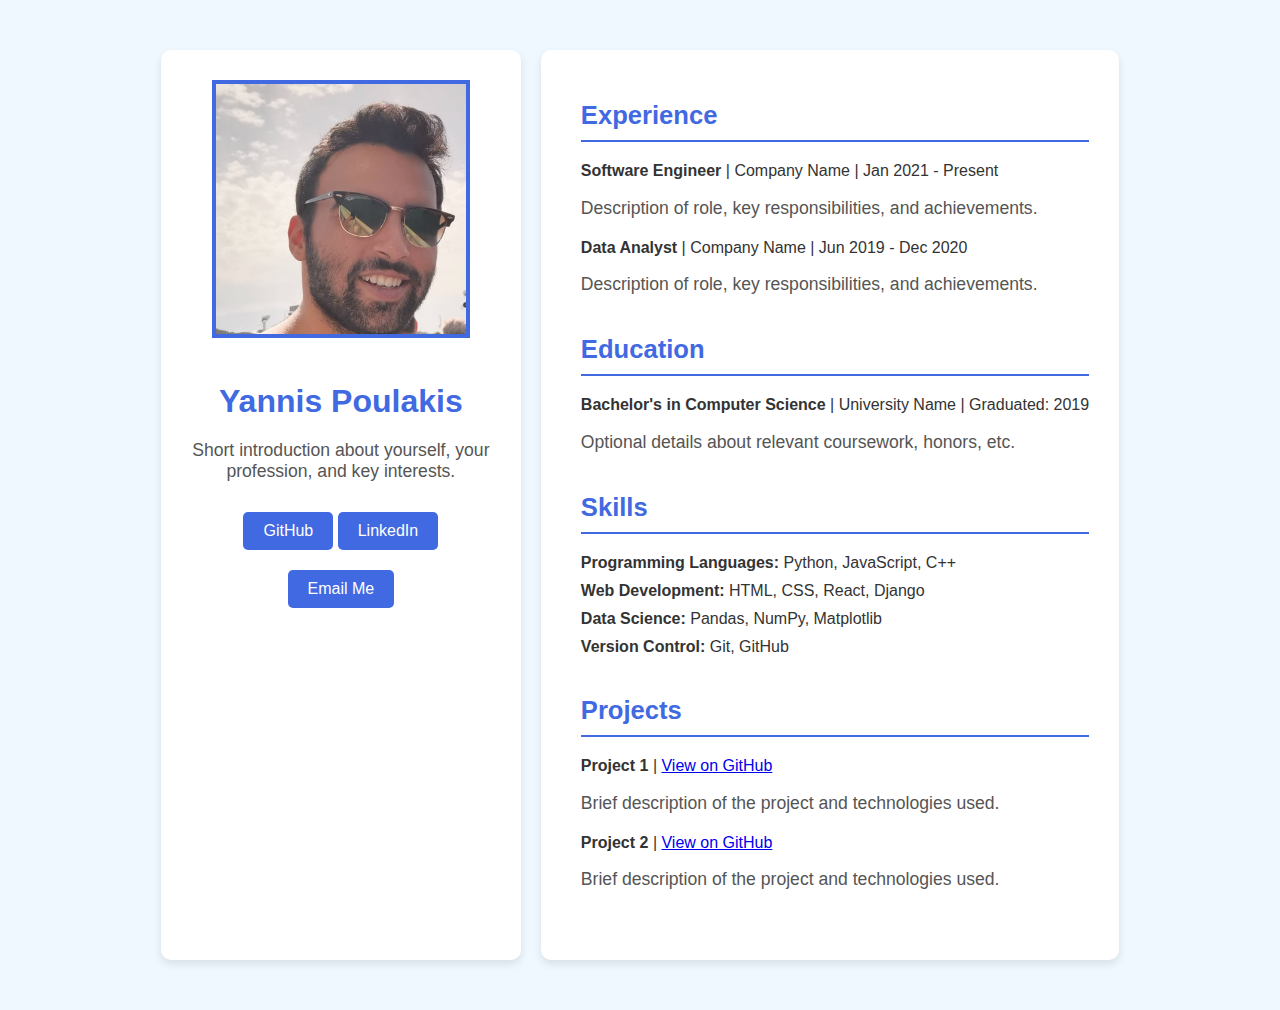
==== main.html @ a0eaa025 "Update main.html" ====
<!DOCTYPE html>
<html lang="en">
<head>
    <meta charset="UTF-8">
    <meta name="viewport" content="width=device-width, initial-scale=1.0">
    <title>Yannis Poulakis' Github Page</title>
    
    <!-- Basic styling -->
    <style>
        body {
            font-family: 'Arial', sans-serif;
            background-color: #f0f8ff;
            color: #333;
            margin: 0;
            padding: 0;
        }

        .container {
            display: flex;
            justify-content: center;
            padding: 40px;
        }

        .left-column, .right-column {
            background-color: white;
            border-radius: 10px;
            box-shadow: 0 4px 8px rgba(0, 0, 0, 0.1);
            padding: 30px;
            margin: 10px;
        }

        .left-column {
            max-width: 300px;
            text-align: center;
        }

        .right-column {
            max-width: 600px;
            padding-left: 40px;
        }

        .photo-section img {
            border-radius: 0%;
            width: 250px;
            height: 250px;
            object-fit: cover;
            margin-bottom: 20px;
            border: 4px solid #4169e1;
        }

        h1 {
            color: #4169e1;
            font-size: 2rem;
            margin-bottom: 20px;
        }

        h2 {
            color: #4169e1;
            font-size: 1.6rem;
            border-bottom: 2px solid #4169e1;
            padding-bottom: 10px;
            margin-bottom: 20px;
        }

        p {
            font-size: 1.1rem;
            color: #555;
            margin-bottom: 20px;
        }

        .section {
            margin-bottom: 40px;
        }

        ul {
            list-style-type: none;
            padding-left: 0;
        }

        li {
            margin-bottom: 10px;
        }

        .links a {
            display: inline-block;
            margin: 10px 0;
            text-decoration: none;
            color: #fff;
            background-color: #4169e1;
            padding: 10px 20px;
            border-radius: 5px;
        }

        .links a:hover {
            background-color: #315aa7;
        }
    </style>
</head>
<body>
    <div class="container">
        <!-- Left Column: Photo, Introduction, Links -->
        <div class="left-column">
            <div class="photo-section">
                <img src="poulakis_profile_pic.jpg" alt="Your Photo">
            </div>
            <h1>Yannis Poulakis</h1>
            <p>Short introduction about yourself, your profession, and key interests.</p>
            
            <!-- Links to other sites -->
            <div class="links">
                <a href="https://github.com/yannispoulakis">GitHub</a>
                <a href="https://linkedin.com/in/yannis-poulakis">LinkedIn</a>
                <a href="mailto:youremail@example.com">Email Me</a>
            </div>
        </div>

        <!-- Right Column: Experience, Education, Skills, Projects -->
        <div class="right-column">
            <!-- Experience Section -->
            <div class="section">
                <h2>Experience</h2>
                <ul>
                    <li><strong>Software Engineer</strong> | Company Name | Jan 2021 - Present</li>
                    <p>Description of role, key responsibilities, and achievements.</p>
                    <li><strong>Data Analyst</strong> | Company Name | Jun 2019 - Dec 2020</li>
                    <p>Description of role, key responsibilities, and achievements.</p>
                </ul>
            </div>

            <!-- Education Section -->
            <div class="section">
                <h2>Education</h2>
                <ul>
                    <li><strong>Bachelor's in Computer Science</strong> | University Name | Graduated: 2019</li>
                    <p>Optional details about relevant coursework, honors, etc.</p>
                </ul>
            </div>

            <!-- Skills Section -->
            <div class="section">
                <h2>Skills</h2>
                <ul>
                    <li><strong>Programming Languages:</strong> Python, JavaScript, C++</li>
                    <li><strong>Web Development:</strong> HTML, CSS, React, Django</li>
                    <li><strong>Data Science:</strong> Pandas, NumPy, Matplotlib</li>
                    <li><strong>Version Control:</strong> Git, GitHub</li>
                </ul>
            </div>

            <!-- Projects Section -->
            <div class="section">
                <h2>Projects</h2>
                <ul>
                    <li><strong>Project 1</strong> | <a href="https://github.com/[YourUsername]/project1">View on GitHub</a></li>
                    <p>Brief description of the project and technologies used.</p>
                    <li><strong>Project 2</strong> | <a href="https://github.com/[YourUsername]/project2">View on GitHub</a></li>
                    <p>Brief description of the project and technologies used.</p>
                </ul>
            </div>
        </div>
    </div>
</body>
</html>
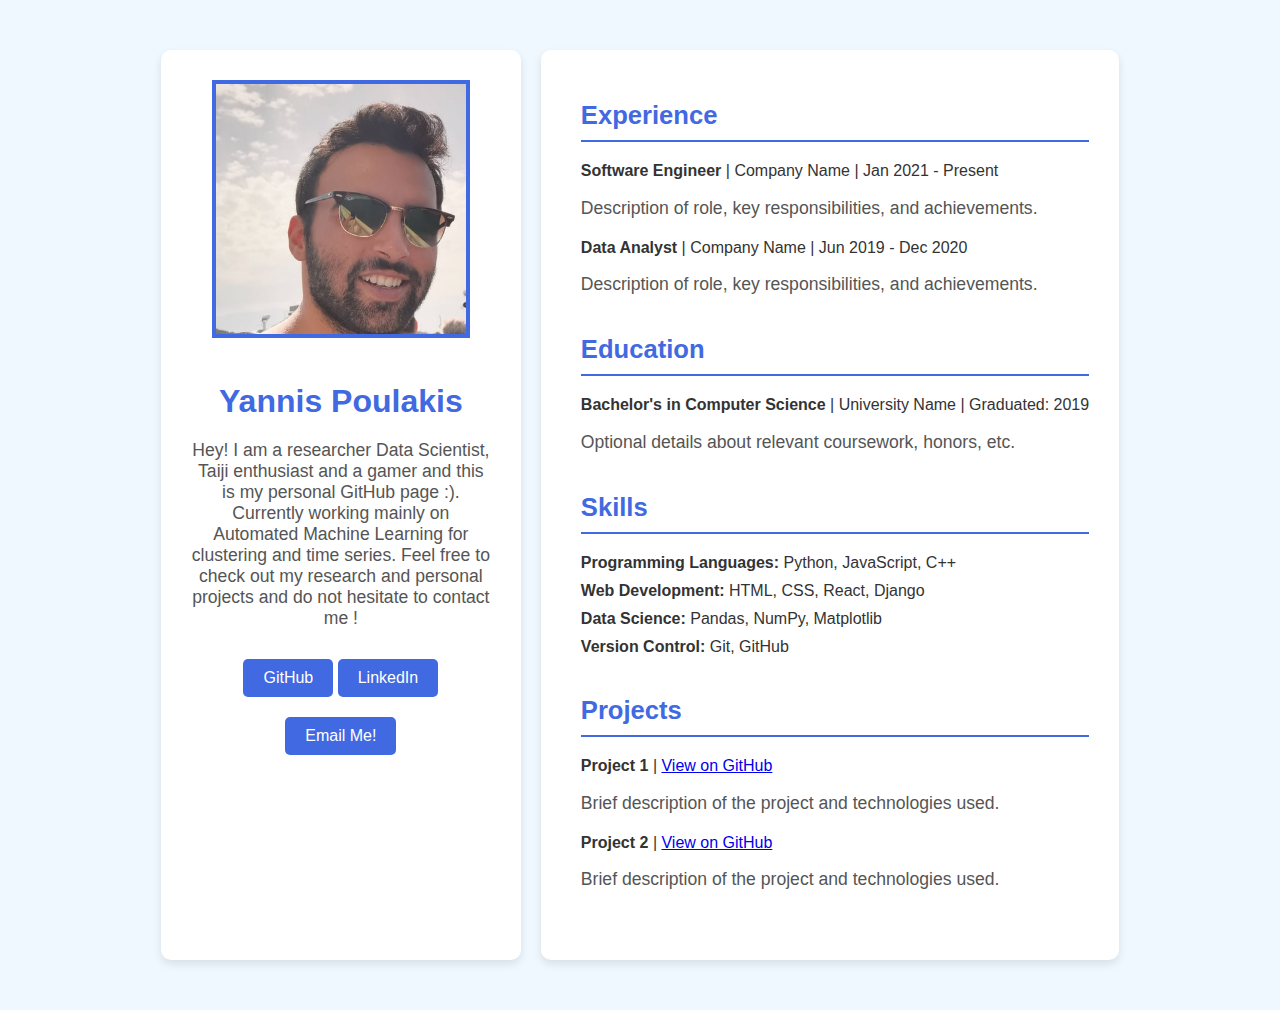
==== commit 8135e875: "Update main.html" ====
--- a/main.html
+++ b/main.html
@@ -104,13 +104,13 @@
                 <img src="poulakis_profile_pic.jpg" alt="Your Photo">
             </div>
             <h1>Yannis Poulakis</h1>
-            <p>Short introduction about yourself, your profession, and key interests.</p>
+            <p>Hey! I am a researcher Data Scientist, Taiji enthusiast and a gamer and this is my personal GitHub page :). Currently working mainly on Automated Machine Learning for clustering and time series. Feel free to check out my research and personal projects and do not hesitate to contact me ! </p>
             
             <!-- Links to other sites -->
             <div class="links">
                 <a href="https://github.com/yannispoulakis">GitHub</a>
                 <a href="https://linkedin.com/in/yannis-poulakis">LinkedIn</a>
-                <a href="mailto:youremail@example.com">Email Me</a>
+                <a href="mailto:giannispoy@gmail.com">Email Me!</a>
             </div>
         </div>
 
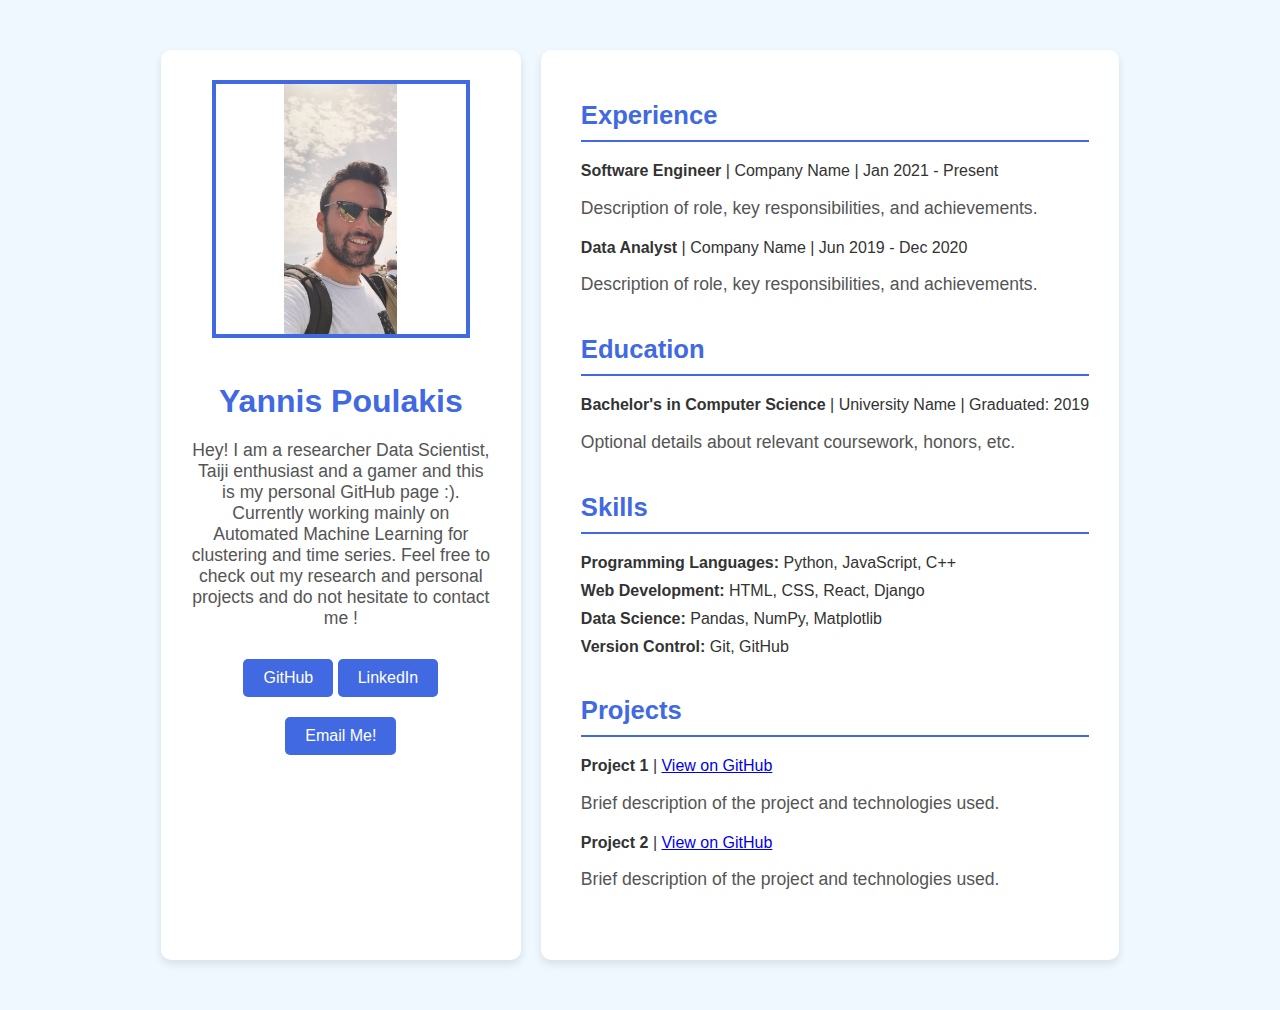
==== commit 299ef7b2: "Update main.html" ====
--- a/main.html
+++ b/main.html
@@ -43,7 +43,7 @@
             border-radius: 0%;
             width: 250px;
             height: 250px;
-            object-fit: cover;
+            object-fit: contain;
             margin-bottom: 20px;
             border: 4px solid #4169e1;
         }
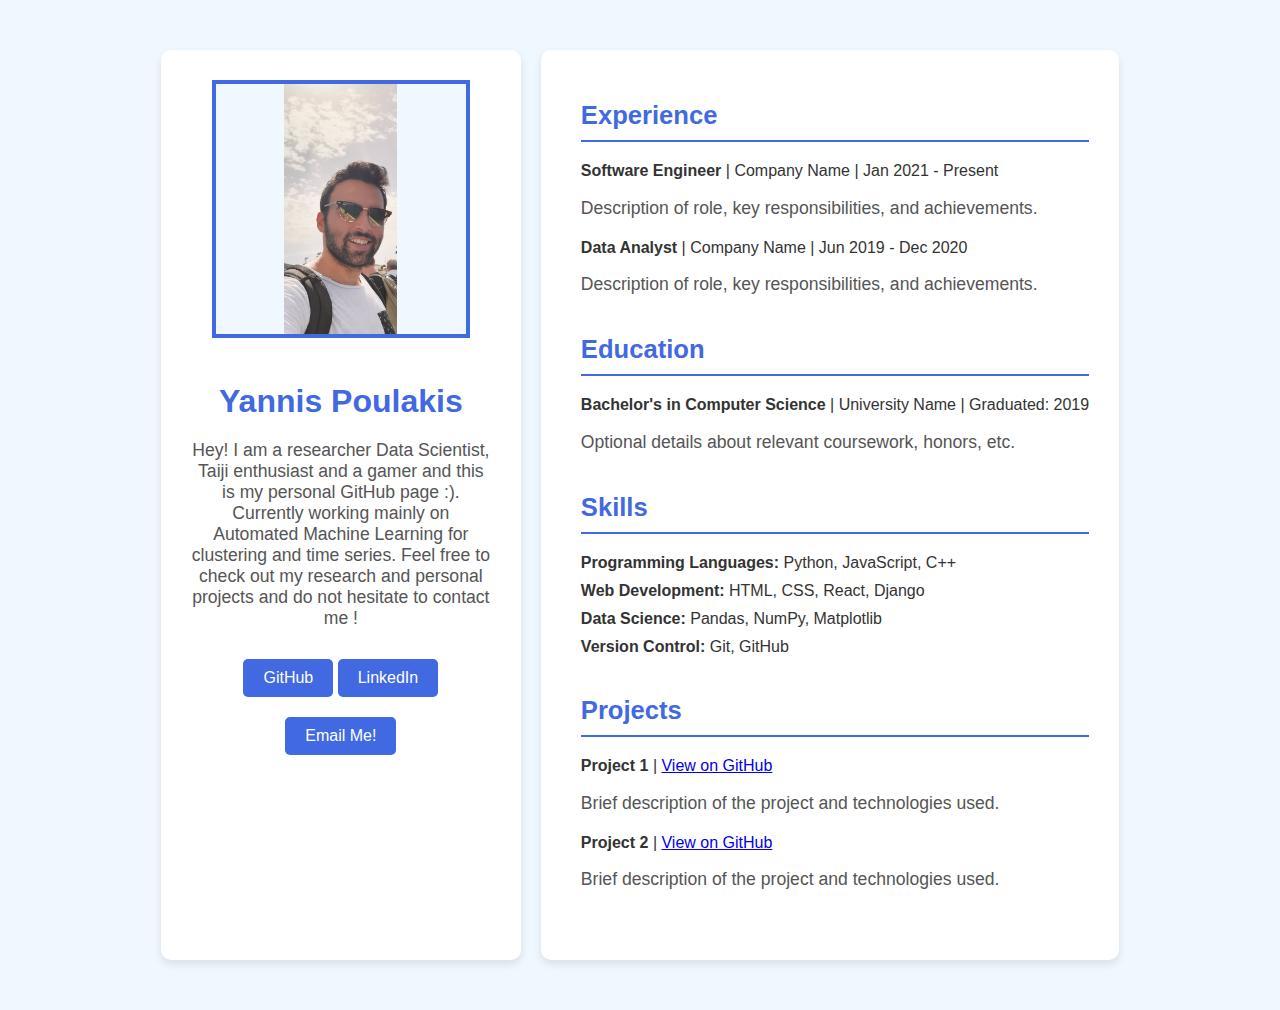
==== commit 35fdf485: "Update main.html" ====
--- a/main.html
+++ b/main.html
@@ -46,6 +46,7 @@
             object-fit: contain;
             margin-bottom: 20px;
             border: 4px solid #4169e1;
+            background-color: #f0f8ff;
         }
 
         h1 {
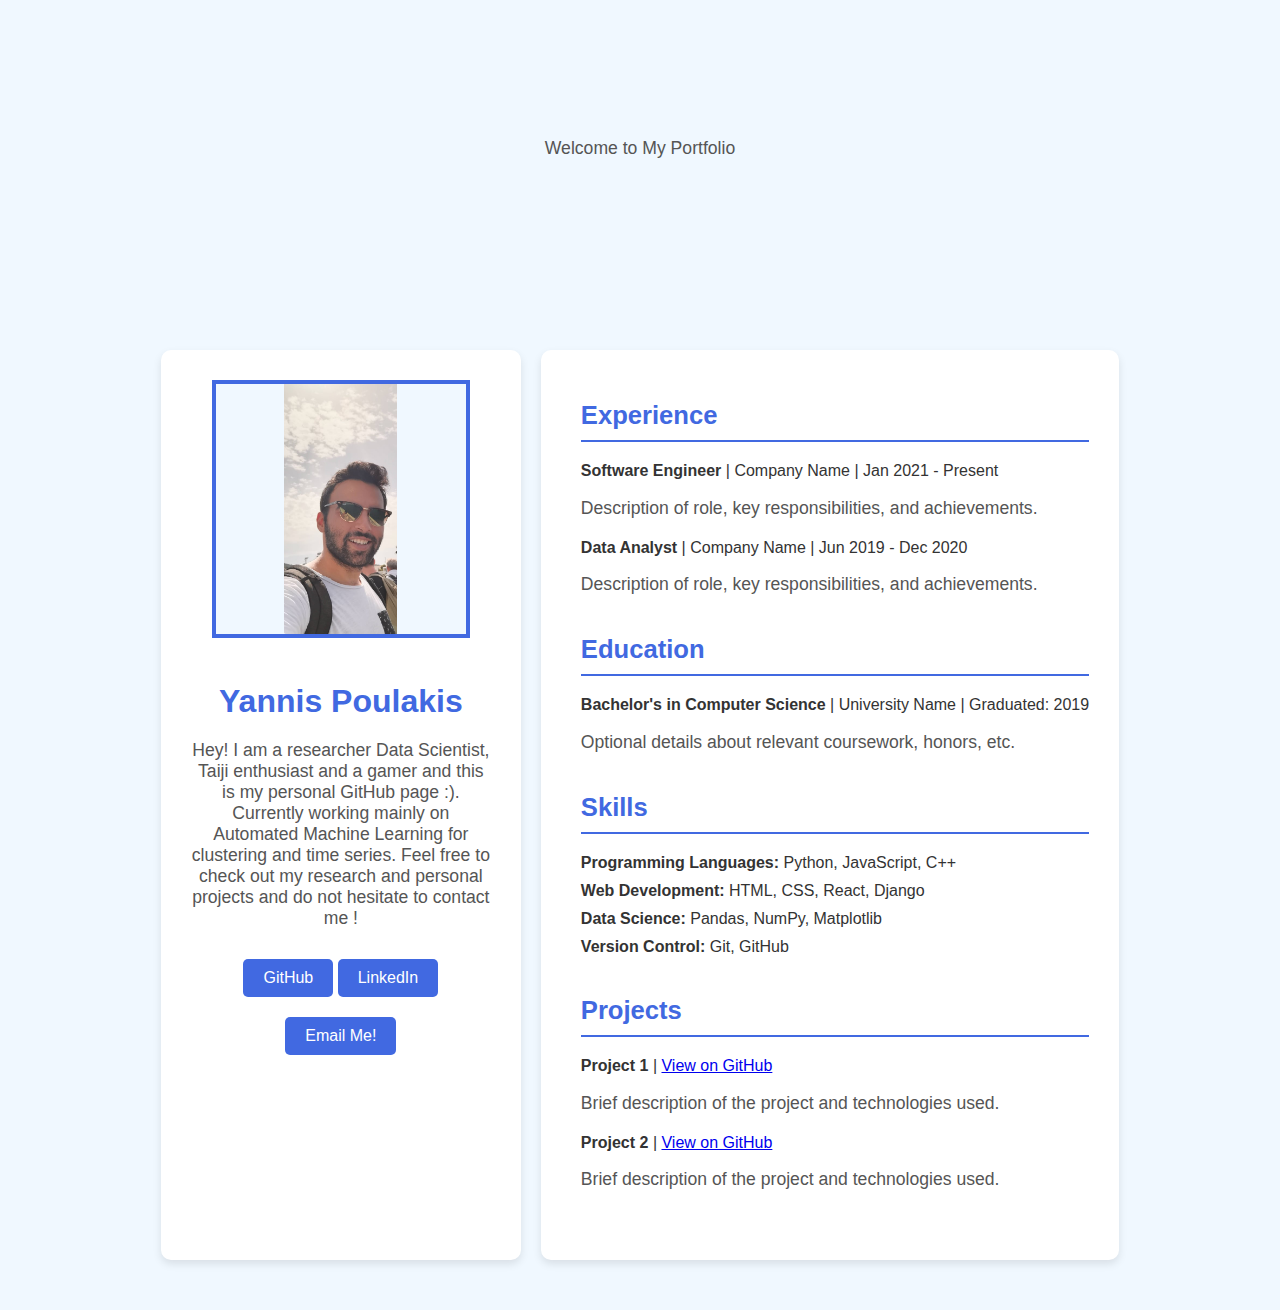
==== commit 0ef8e762: "Update main.html" ====
--- a/main.html
+++ b/main.html
@@ -14,7 +14,19 @@
             margin: 0;
             padding: 0;
         }
-
+        .header {
+            background-image: url('background-image.jpg'); /* Add your background image URL */
+            background-size: cover;
+            background-position: center;
+            height: 300px; /* Adjust the height as necessary */
+            display: flex;
+            justify-content: center;
+            align-items: center;
+            color: white;
+            font-size: 2rem;
+            text-align: center;
+            position: relative;
+        }
         .container {
             display: flex;
             justify-content: center;
@@ -98,6 +110,9 @@
     </style>
 </head>
 <body>
+     <div class="header">
+        <p>Welcome to My Portfolio</p>
+    </div>
     <div class="container">
         <!-- Left Column: Photo, Introduction, Links -->
         <div class="left-column">
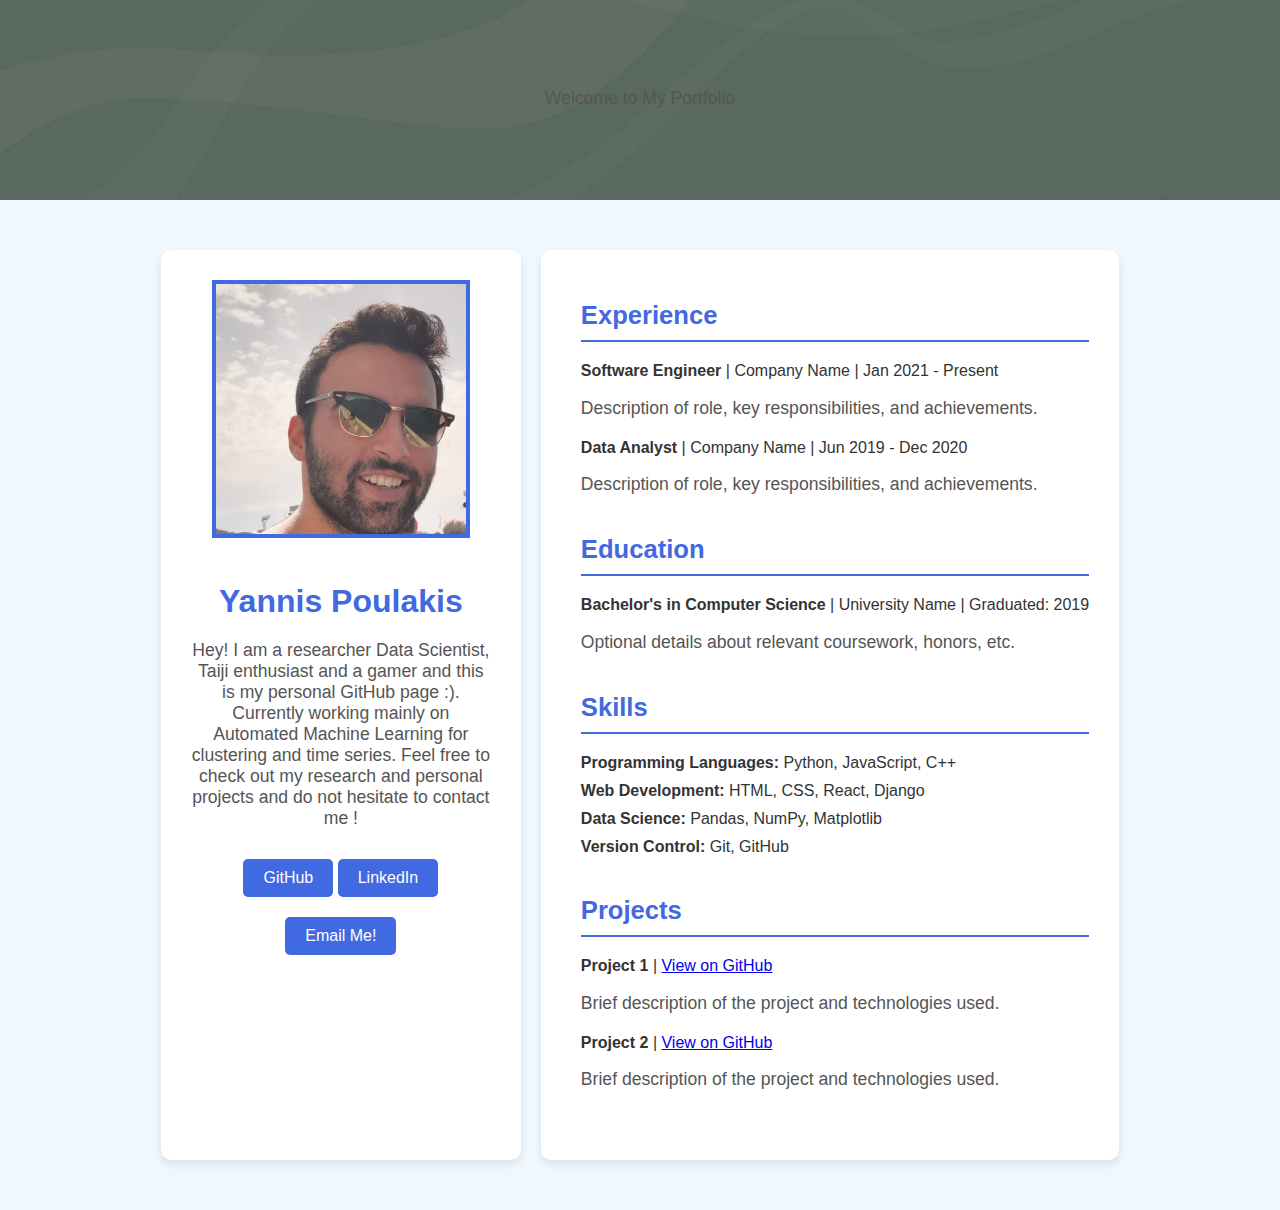
==== commit 3afec510: "Update main.html" ====
--- a/main.html
+++ b/main.html
@@ -15,10 +15,10 @@
             padding: 0;
         }
         .header {
-            background-image: url('background-image.jpg'); /* Add your background image URL */
+            background-image: url('background-image.jpg'); 
             background-size: cover;
             background-position: center;
-            height: 300px; /* Adjust the height as necessary */
+            height: 200px; 
             display: flex;
             justify-content: center;
             align-items: center;
@@ -55,7 +55,7 @@
             border-radius: 0%;
             width: 250px;
             height: 250px;
-            object-fit: contain;
+            object-fit: cover;
             margin-bottom: 20px;
             border: 4px solid #4169e1;
             background-color: #f0f8ff;
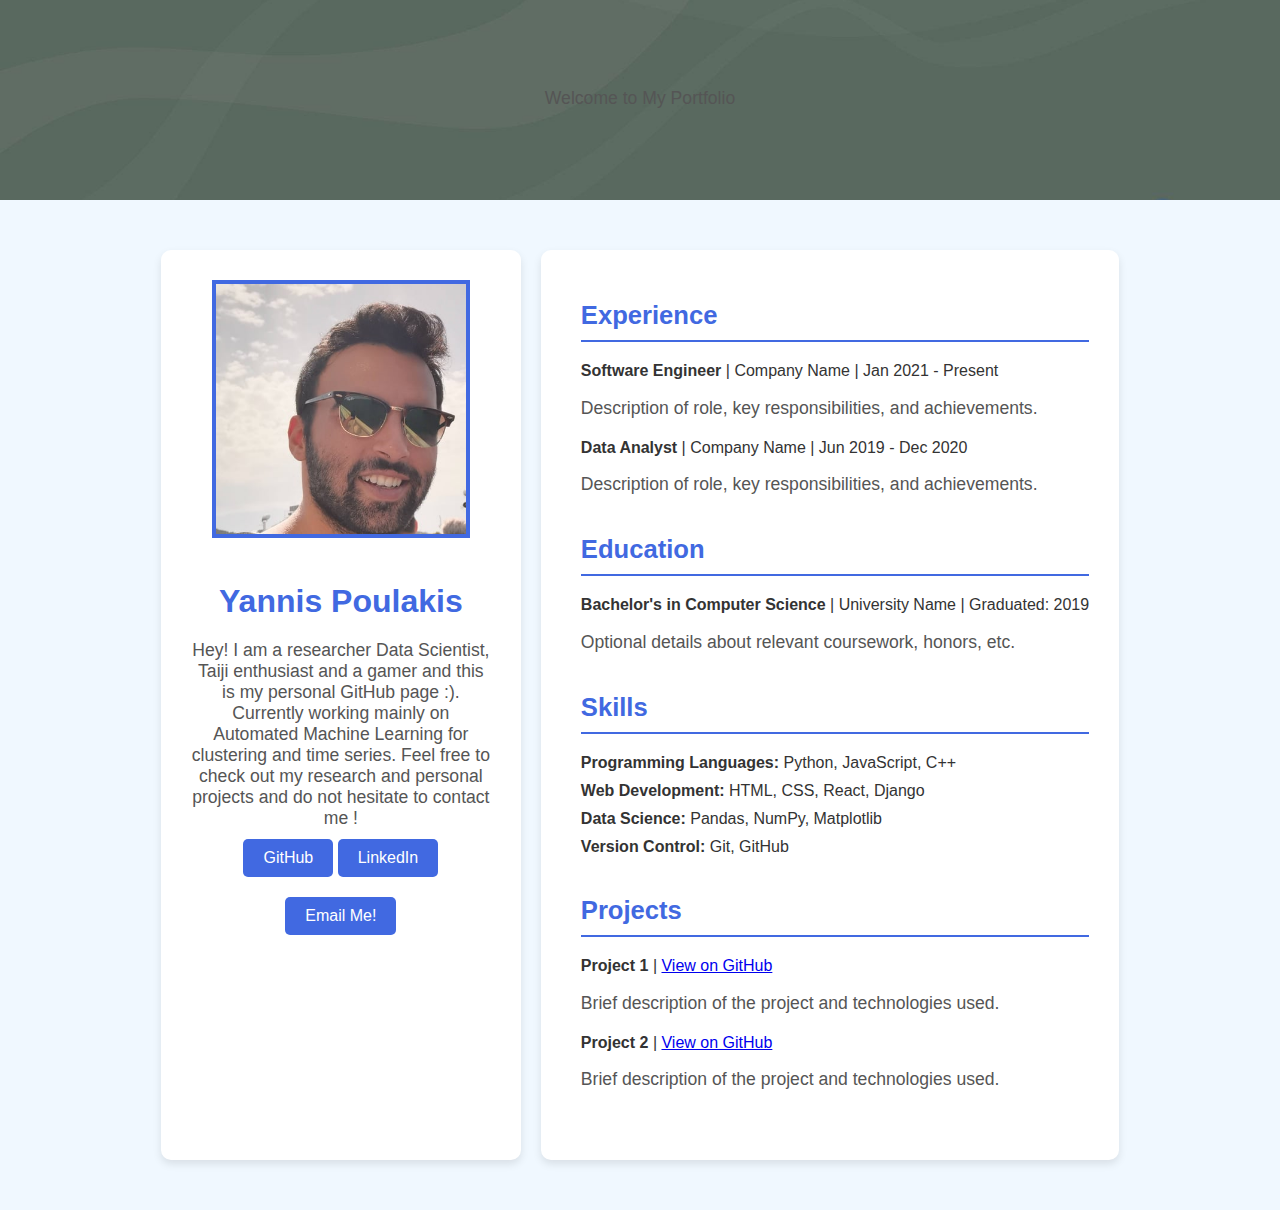
==== commit ee83c1ba: "Update main.html" ====
--- a/main.html
+++ b/main.html
@@ -120,7 +120,7 @@
                 <img src="poulakis_profile_pic.jpg" alt="Your Photo">
             </div>
             <h1>Yannis Poulakis</h1>
-            <p>Hey! I am a researcher Data Scientist, Taiji enthusiast and a gamer and this is my personal GitHub page :). Currently working mainly on Automated Machine Learning for clustering and time series. Feel free to check out my research and personal projects and do not hesitate to contact me ! </p>
+            <p style="text-align:center; margin:0; padding:0;">Hey! I am a researcher Data Scientist, Taiji enthusiast and a gamer and this is my personal GitHub page :). Currently working mainly on Automated Machine Learning for clustering and time series. Feel free to check out my research and personal projects and do not hesitate to contact me ! </p>
             
             <!-- Links to other sites -->
             <div class="links">
